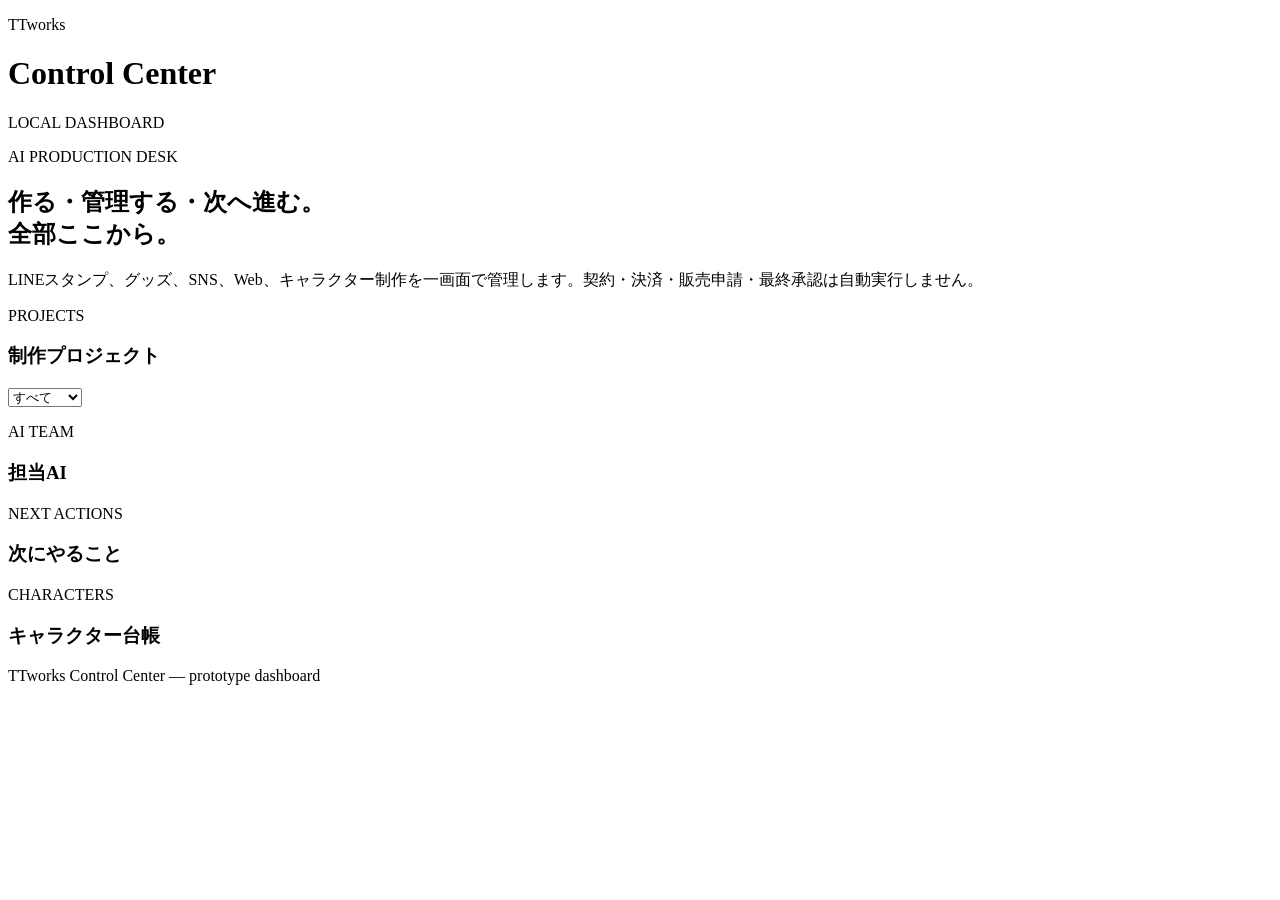
==== dashboard/index.html @ 9cccf7a9 "Add TTworks Control Center dashboard shell" ====
<!doctype html>
<html lang="ja">
<head>
  <meta charset="utf-8">
  <meta name="viewport" content="width=device-width,initial-scale=1">
  <meta name="theme-color" content="#111111">
  <title>TTworks Control Center</title>
  <link rel="stylesheet" href="./styles.css">
</head>
<body>
  <header class="topbar">
    <div>
      <p class="eyebrow">TTworks</p>
      <h1>Control Center</h1>
    </div>
    <span class="status-dot"><i></i> LOCAL DASHBOARD</span>
  </header>

  <main>
    <section class="hero">
      <p class="eyebrow">AI PRODUCTION DESK</p>
      <h2>作る・管理する・次へ進む。<br><span>全部ここから。</span></h2>
      <p class="lead">LINEスタンプ、グッズ、SNS、Web、キャラクター制作を一画面で管理します。契約・決済・販売申請・最終承認は自動実行しません。</p>
    </section>

    <section class="metrics" id="metrics"></section>

    <section class="panel">
      <div class="section-head">
        <div>
          <p class="eyebrow">PROJECTS</p>
          <h3>制作プロジェクト</h3>
        </div>
        <select id="projectFilter" aria-label="プロジェクト絞り込み">
          <option value="all">すべて</option>
          <option value="active">進行中</option>
          <option value="review">確認待ち</option>
          <option value="ready">登録準備</option>
        </select>
      </div>
      <div class="project-grid" id="projectGrid"></div>
    </section>

    <section class="two-col">
      <article class="panel">
        <div class="section-head">
          <div>
            <p class="eyebrow">AI TEAM</p>
            <h3>担当AI</h3>
          </div>
        </div>
        <div id="agents" class="agent-list"></div>
      </article>

      <article class="panel">
        <div class="section-head">
          <div>
            <p class="eyebrow">NEXT ACTIONS</p>
            <h3>次にやること</h3>
          </div>
        </div>
        <div id="nextActions" class="action-list"></div>
      </article>
    </section>

    <section class="panel">
      <div class="section-head">
        <div>
          <p class="eyebrow">CHARACTERS</p>
          <h3>キャラクター台帳</h3>
        </div>
      </div>
      <div class="character-grid" id="characters"></div>
    </section>
  </main>

  <footer>
    <p>TTworks Control Center — prototype dashboard</p>
  </footer>

  <script src="./app.js"></script>
</body>
</html>
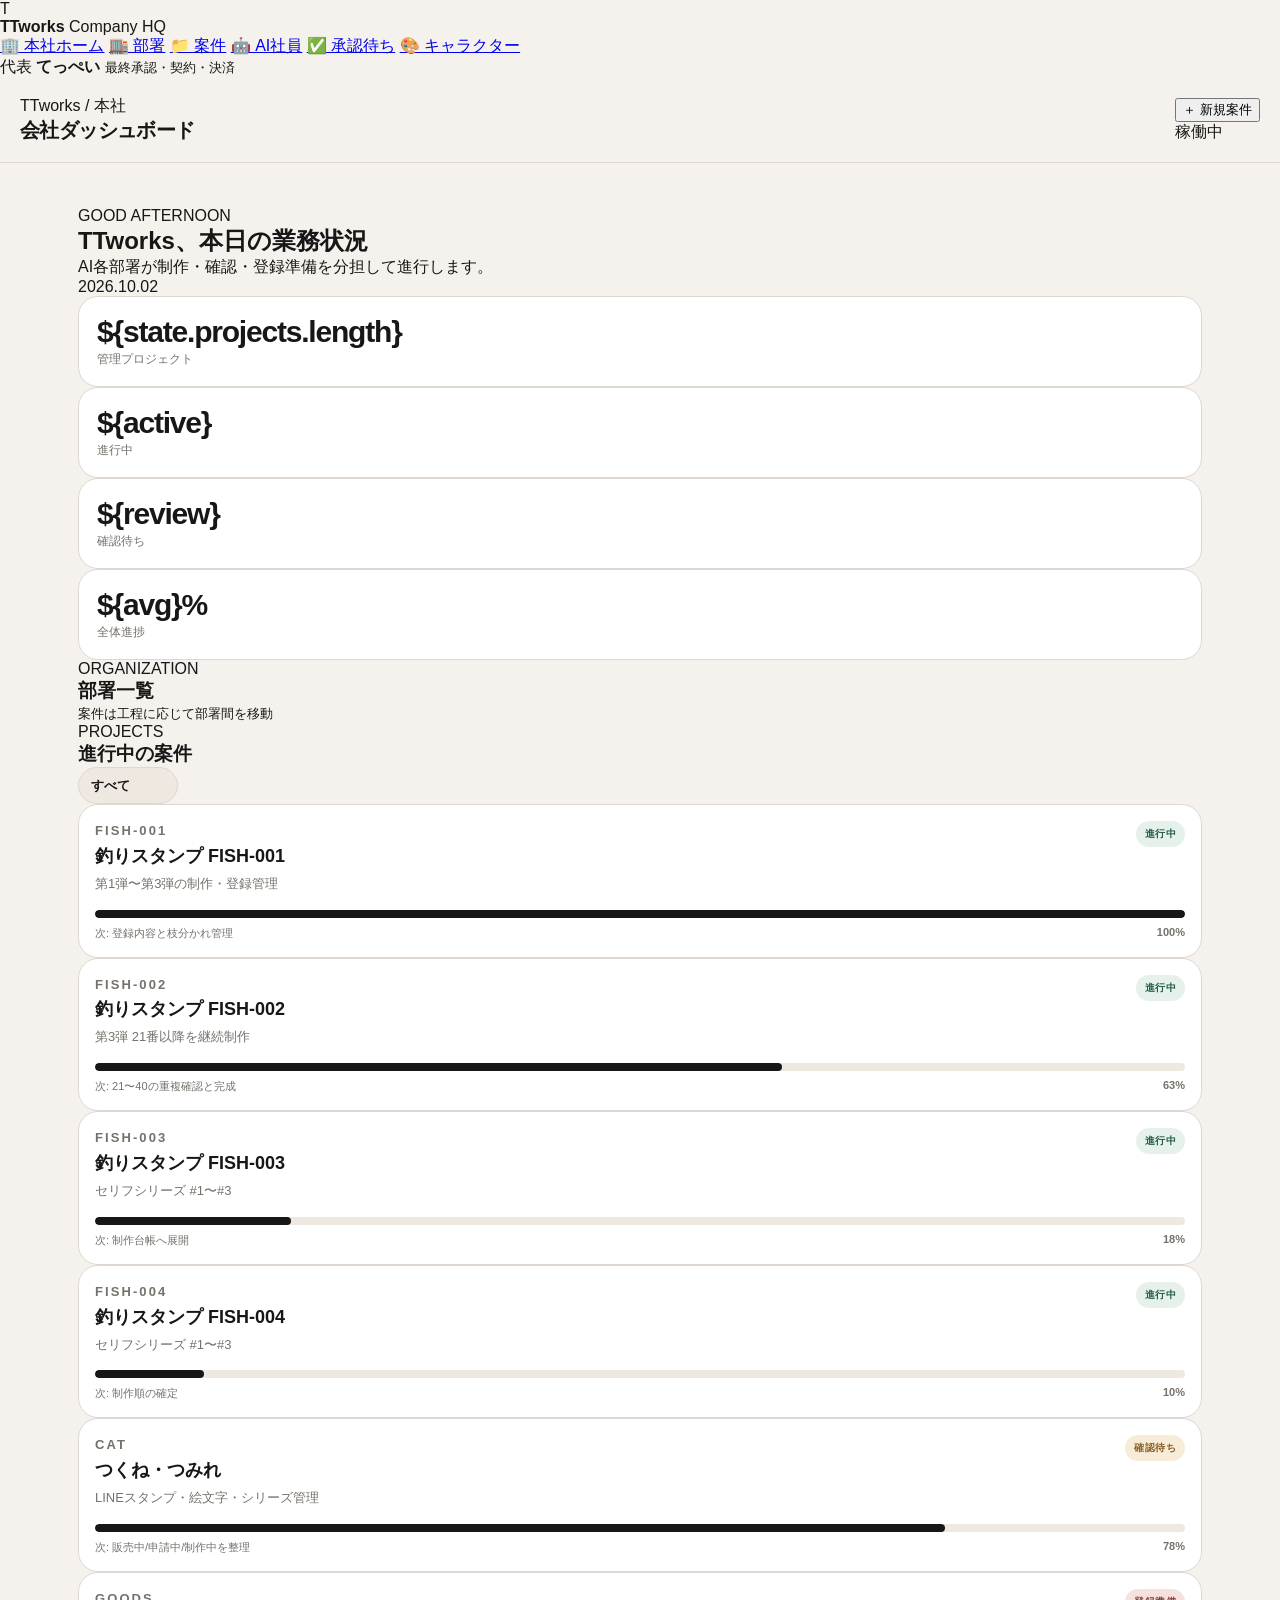
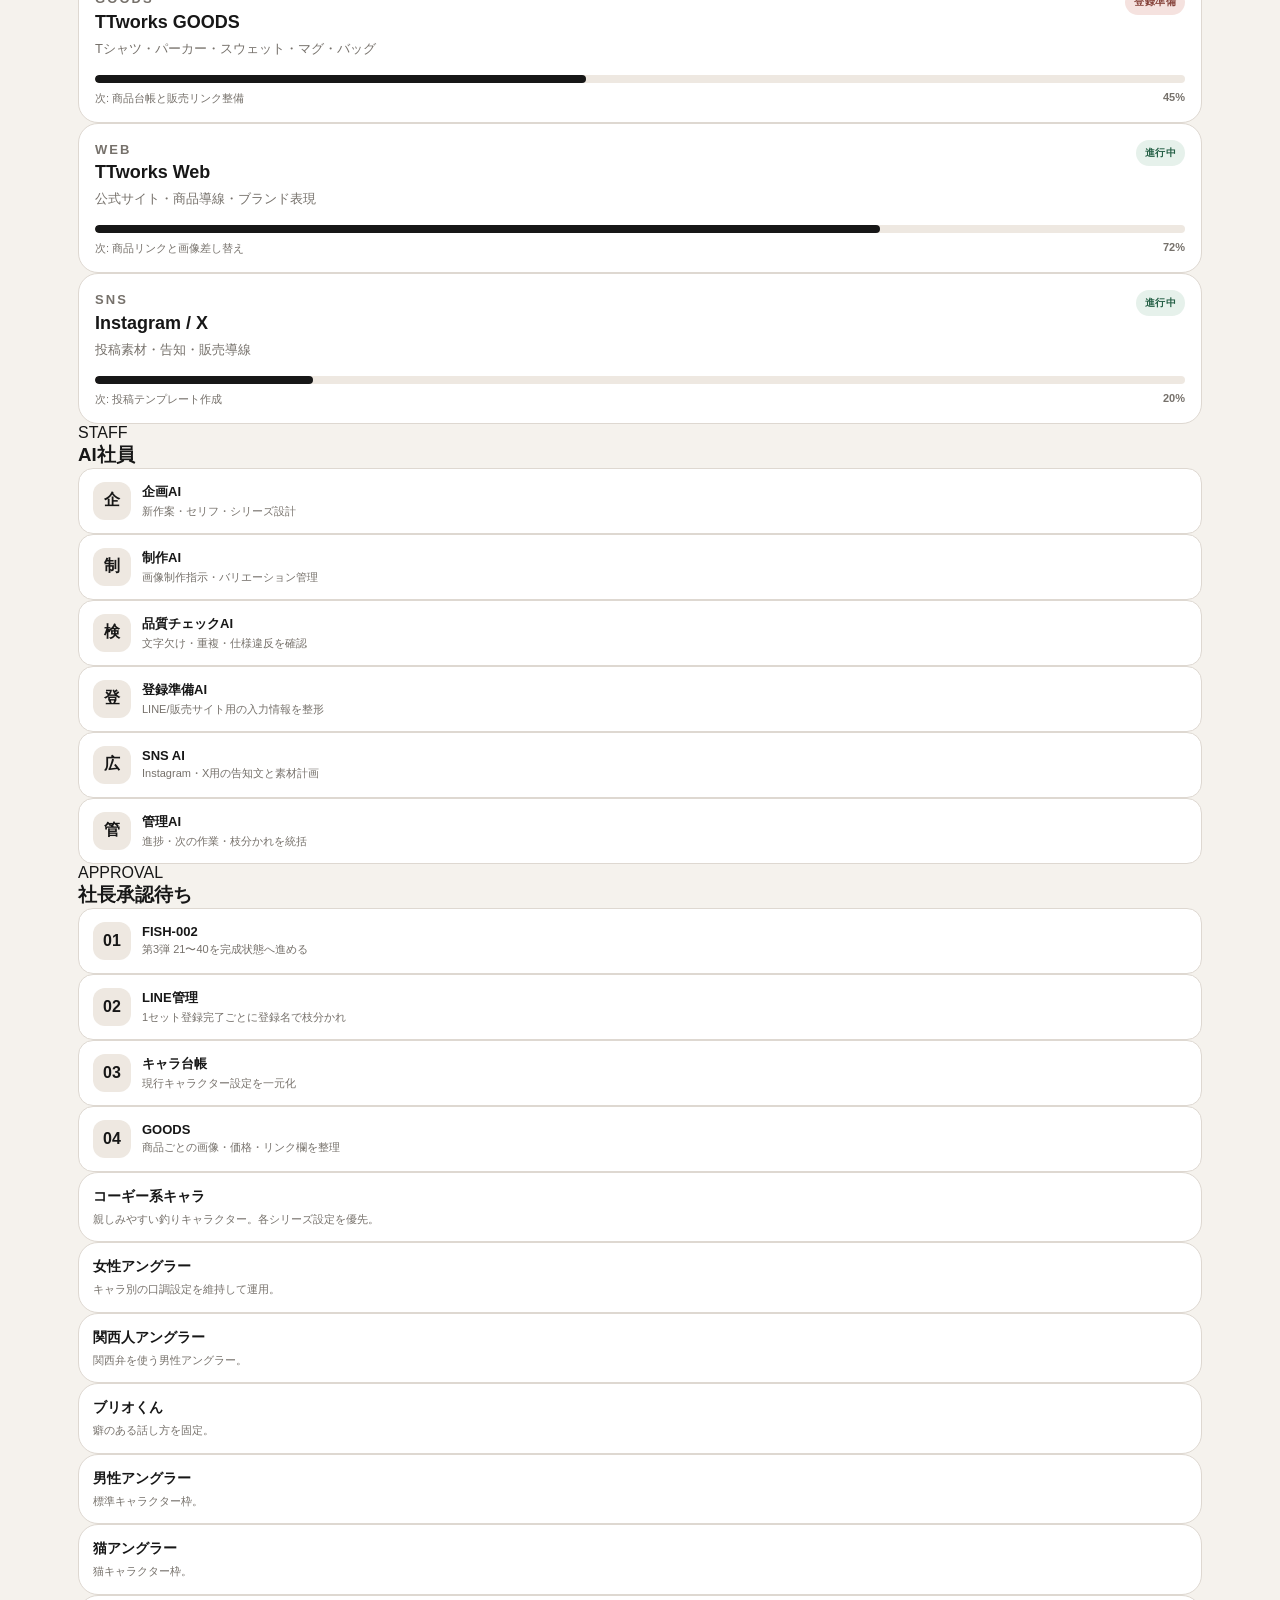
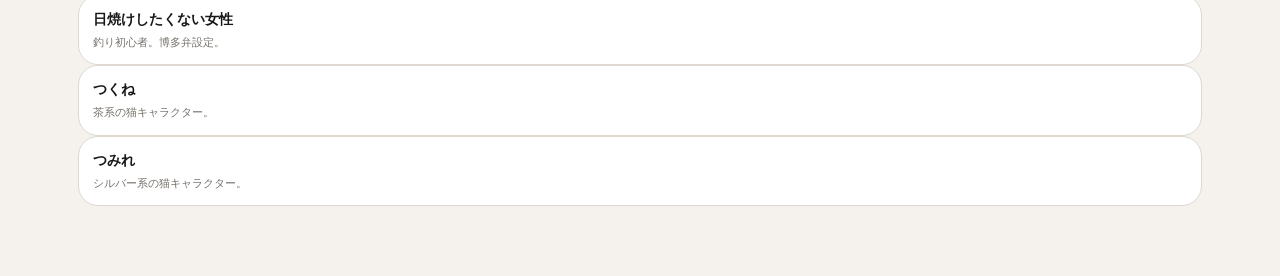
==== commit ac3d6423: "Redesign TTworks dashboard as virtual company HQ" ====
--- a/dashboard/index.html
+++ b/dashboard/index.html
@@ -3,81 +3,107 @@
 <head>
   <meta charset="utf-8">
   <meta name="viewport" content="width=device-width,initial-scale=1">
-  <meta name="theme-color" content="#111111">
-  <title>TTworks Control Center</title>
+  <meta name="theme-color" content="#eef2f7">
+  <title>TTworks Company HQ</title>
   <link rel="stylesheet" href="./styles.css">
 </head>
 <body>
-  <header class="topbar">
-    <div>
-      <p class="eyebrow">TTworks</p>
-      <h1>Control Center</h1>
-    </div>
-    <span class="status-dot"><i></i> LOCAL DASHBOARD</span>
-  </header>
-
-  <main>
-    <section class="hero">
-      <p class="eyebrow">AI PRODUCTION DESK</p>
-      <h2>作る・管理する・次へ進む。<br><span>全部ここから。</span></h2>
-      <p class="lead">LINEスタンプ、グッズ、SNS、Web、キャラクター制作を一画面で管理します。契約・決済・販売申請・最終承認は自動実行しません。</p>
-    </section>
-
-    <section class="metrics" id="metrics"></section>
-
-    <section class="panel">
-      <div class="section-head">
+  <div class="company-shell">
+    <aside class="sidebar">
+      <div class="brand">
+        <div class="logo">T</div>
         <div>
-          <p class="eyebrow">PROJECTS</p>
-          <h3>制作プロジェクト</h3>
-        </div>
-        <select id="projectFilter" aria-label="プロジェクト絞り込み">
-          <option value="all">すべて</option>
-          <option value="active">進行中</option>
-          <option value="review">確認待ち</option>
-          <option value="ready">登録準備</option>
-        </select>
-      </div>
-      <div class="project-grid" id="projectGrid"></div>
-    </section>
-
-    <section class="two-col">
-      <article class="panel">
-        <div class="section-head">
-          <div>
-            <p class="eyebrow">AI TEAM</p>
-            <h3>担当AI</h3>
-          </div>
-        </div>
-        <div id="agents" class="agent-list"></div>
-      </article>
-
-      <article class="panel">
-        <div class="section-head">
-          <div>
-            <p class="eyebrow">NEXT ACTIONS</p>
-            <h3>次にやること</h3>
-          </div>
-        </div>
-        <div id="nextActions" class="action-list"></div>
-      </article>
-    </section>
-
-    <section class="panel">
-      <div class="section-head">
-        <div>
-          <p class="eyebrow">CHARACTERS</p>
-          <h3>キャラクター台帳</h3>
+          <strong>TTworks</strong>
+          <span>Company HQ</span>
         </div>
       </div>
-      <div class="character-grid" id="characters"></div>
-    </section>
-  </main>
 
-  <footer>
-    <p>TTworks Control Center — prototype dashboard</p>
-  </footer>
+      <nav>
+        <a class="active" href="#hq">🏢 本社ホーム</a>
+        <a href="#departments">🏬 部署</a>
+        <a href="#projects">📁 案件</a>
+        <a href="#staff">🤖 AI社員</a>
+        <a href="#approvals">✅ 承認待ち</a>
+        <a href="#characters">🎨 キャラクター</a>
+      </nav>
 
+      <div class="owner-card">
+        <span>代表</span>
+        <strong>てっぺい</strong>
+        <small>最終承認・契約・決済</small>
+      </div>
+    </aside>
+
+    <div class="workspace">
+      <header class="topbar">
+        <div>
+          <span class="crumb">TTworks / 本社</span>
+          <h1>会社ダッシュボード</h1>
+        </div>
+        <div class="top-actions">
+          <button type="button">＋ 新規案件</button>
+          <div class="company-status"><i></i> 稼働中</div>
+        </div>
+      </header>
+
+      <main id="hq">
+        <section class="welcome">
+          <div>
+            <p>GOOD AFTERNOON</p>
+            <h2>TTworks、本日の業務状況</h2>
+            <span>AI各部署が制作・確認・登録準備を分担して進行します。</span>
+          </div>
+          <div class="date-box">2026.10.02</div>
+        </section>
+
+        <section class="kpis" id="metrics"></section>
+
+        <section class="section" id="departments">
+          <div class="section-title">
+            <div><span>ORGANIZATION</span><h3>部署一覧</h3></div>
+            <small>案件は工程に応じて部署間を移動</small>
+          </div>
+          <div class="department-grid" id="departmentsGrid"></div>
+        </section>
+
+        <section class="section" id="projects">
+          <div class="section-title">
+            <div><span>PROJECTS</span><h3>進行中の案件</h3></div>
+            <select id="projectFilter">
+              <option value="all">すべて</option>
+              <option value="active">進行中</option>
+              <option value="review">確認待ち</option>
+              <option value="ready">登録準備</option>
+            </select>
+          </div>
+          <div class="project-table" id="projectGrid"></div>
+        </section>
+
+        <section class="split">
+          <section class="section" id="staff">
+            <div class="section-title">
+              <div><span>STAFF</span><h3>AI社員</h3></div>
+            </div>
+            <div class="staff-list" id="agents"></div>
+          </section>
+
+          <section class="section" id="approvals">
+            <div class="section-title">
+              <div><span>APPROVAL</span><h3>社長承認待ち</h3></div>
+            </div>
+            <div class="approval-list" id="nextActions"></div>
+          </section>
+        </section>
+
+        <section class="section" id="characters">
+          <div class="section-title">
+            <div><span>ASSETS</span><h3>キャラクター資産</h3></div>
+          </div>
+          <div class="character-grid" id="charactersGrid"></div>
+        </section>
+      </main>
+    </div>
+  </div>
   <script src="./app.js"></script>
 </body>
 </html>
--- a/dashboard/styles.css
+++ b/dashboard/styles.css
@@ -0,0 +1,56 @@
+:root{
+  --bg:#f5f2ed;--card:#fff;--ink:#171717;--muted:#76716b;--line:#ded8d1;
+  --accent:#cf4b3f;--soft:#eee8e1;--ok:#2f7d58;--warn:#ad7528;
+}
+*{box-sizing:border-box}
+body{margin:0;background:var(--bg);color:var(--ink);font-family:-apple-system,BlinkMacSystemFont,"Helvetica Neue","Hiragino Sans","Yu Gothic",sans-serif}
+.topbar{position:sticky;top:0;z-index:10;display:flex;justify-content:space-between;align-items:center;padding:18px 20px;background:rgba(245,242,237,.93);backdrop-filter:blur(14px);border-bottom:1px solid var(--line)}
+h1,h2,h3,p{margin:0}
+h1{font-size:20px;letter-spacing:-.03em}
+.eyebrow{font-size:11px;font-weight:800;letter-spacing:.16em;color:var(--muted);text-transform:uppercase}
+.status-dot{font-size:10px;font-weight:800;letter-spacing:.08em;white-space:nowrap}
+.status-dot i{display:inline-block;width:8px;height:8px;margin-right:6px;border-radius:50%;background:var(--ok)}
+main{max-width:1180px;margin:auto;padding:28px 16px 56px}
+.hero{padding:38px 4px 28px}
+.hero h2{font-size:clamp(34px,7vw,72px);line-height:.98;letter-spacing:-.065em;margin:10px 0 18px}
+.hero h2 span{color:var(--accent)}
+.lead{max-width:720px;color:var(--muted);line-height:1.8;font-size:14px}
+.metrics{display:grid;grid-template-columns:repeat(2,1fr);gap:10px;margin:0 0 18px}
+.metric,.panel,.project-card,.agent,.action,.character{background:var(--card);border:1px solid var(--line);border-radius:20px}
+.metric{padding:18px}
+.metric strong{display:block;font-size:30px;letter-spacing:-.04em}
+.metric span{font-size:12px;color:var(--muted)}
+.panel{padding:18px;margin-bottom:14px}
+.section-head{display:flex;align-items:end;justify-content:space-between;gap:12px;margin-bottom:15px}
+.section-head h3{font-size:22px;letter-spacing:-.04em;margin-top:4px}
+select{appearance:none;border:1px solid var(--line);background:var(--soft);padding:10px 34px 10px 12px;border-radius:999px;font-weight:700;color:var(--ink)}
+.project-grid,.character-grid{display:grid;gap:10px}
+.project-card{padding:16px}
+.card-top{display:flex;justify-content:space-between;gap:10px;align-items:start}
+.project-card h4{font-size:18px;margin:2px 0 6px}
+.project-card p{font-size:13px;color:var(--muted);line-height:1.6}
+.badge{display:inline-flex;border-radius:999px;padding:6px 9px;font-size:10px;font-weight:800;letter-spacing:.04em;background:var(--soft)}
+.badge.active{color:#245f45;background:#e6f1eb}
+.badge.review{color:#8a5f24;background:#f7ecd8}
+.badge.ready{color:#87443c;background:#f5e2df}
+.progress{height:8px;background:var(--soft);border-radius:99px;overflow:hidden;margin:15px 0 8px}
+.progress i{display:block;height:100%;background:var(--ink);border-radius:99px}
+.meta{display:flex;justify-content:space-between;font-size:11px;color:var(--muted)}
+.two-col{display:grid;gap:14px}
+.agent-list,.action-list{display:grid;gap:8px}
+.agent,.action{padding:13px 14px;display:flex;gap:11px;align-items:center;border-radius:15px}
+.icon{width:38px;height:38px;display:grid;place-items:center;border-radius:12px;background:var(--soft);font-weight:900}
+.agent strong,.action strong{display:block;font-size:13px}
+.agent span,.action span{display:block;font-size:11px;color:var(--muted);margin-top:3px}
+.character{padding:14px}
+.character strong{font-size:14px}
+.character p{font-size:11px;color:var(--muted);margin-top:5px;line-height:1.5}
+footer{padding:28px 20px 40px;text-align:center;color:var(--muted);font-size:11px}
+@media(min-width:720px){
+  main{padding:44px 28px 70px}
+  .metrics{grid-template-columns:repeat(4,1fr)}
+  .project-grid{grid-template-columns:repeat(2,1fr)}
+  .two-col{grid-template-columns:1fr 1fr}
+  .character-grid{grid-template-columns:repeat(3,1fr)}
+  .panel{padding:24px}
+}
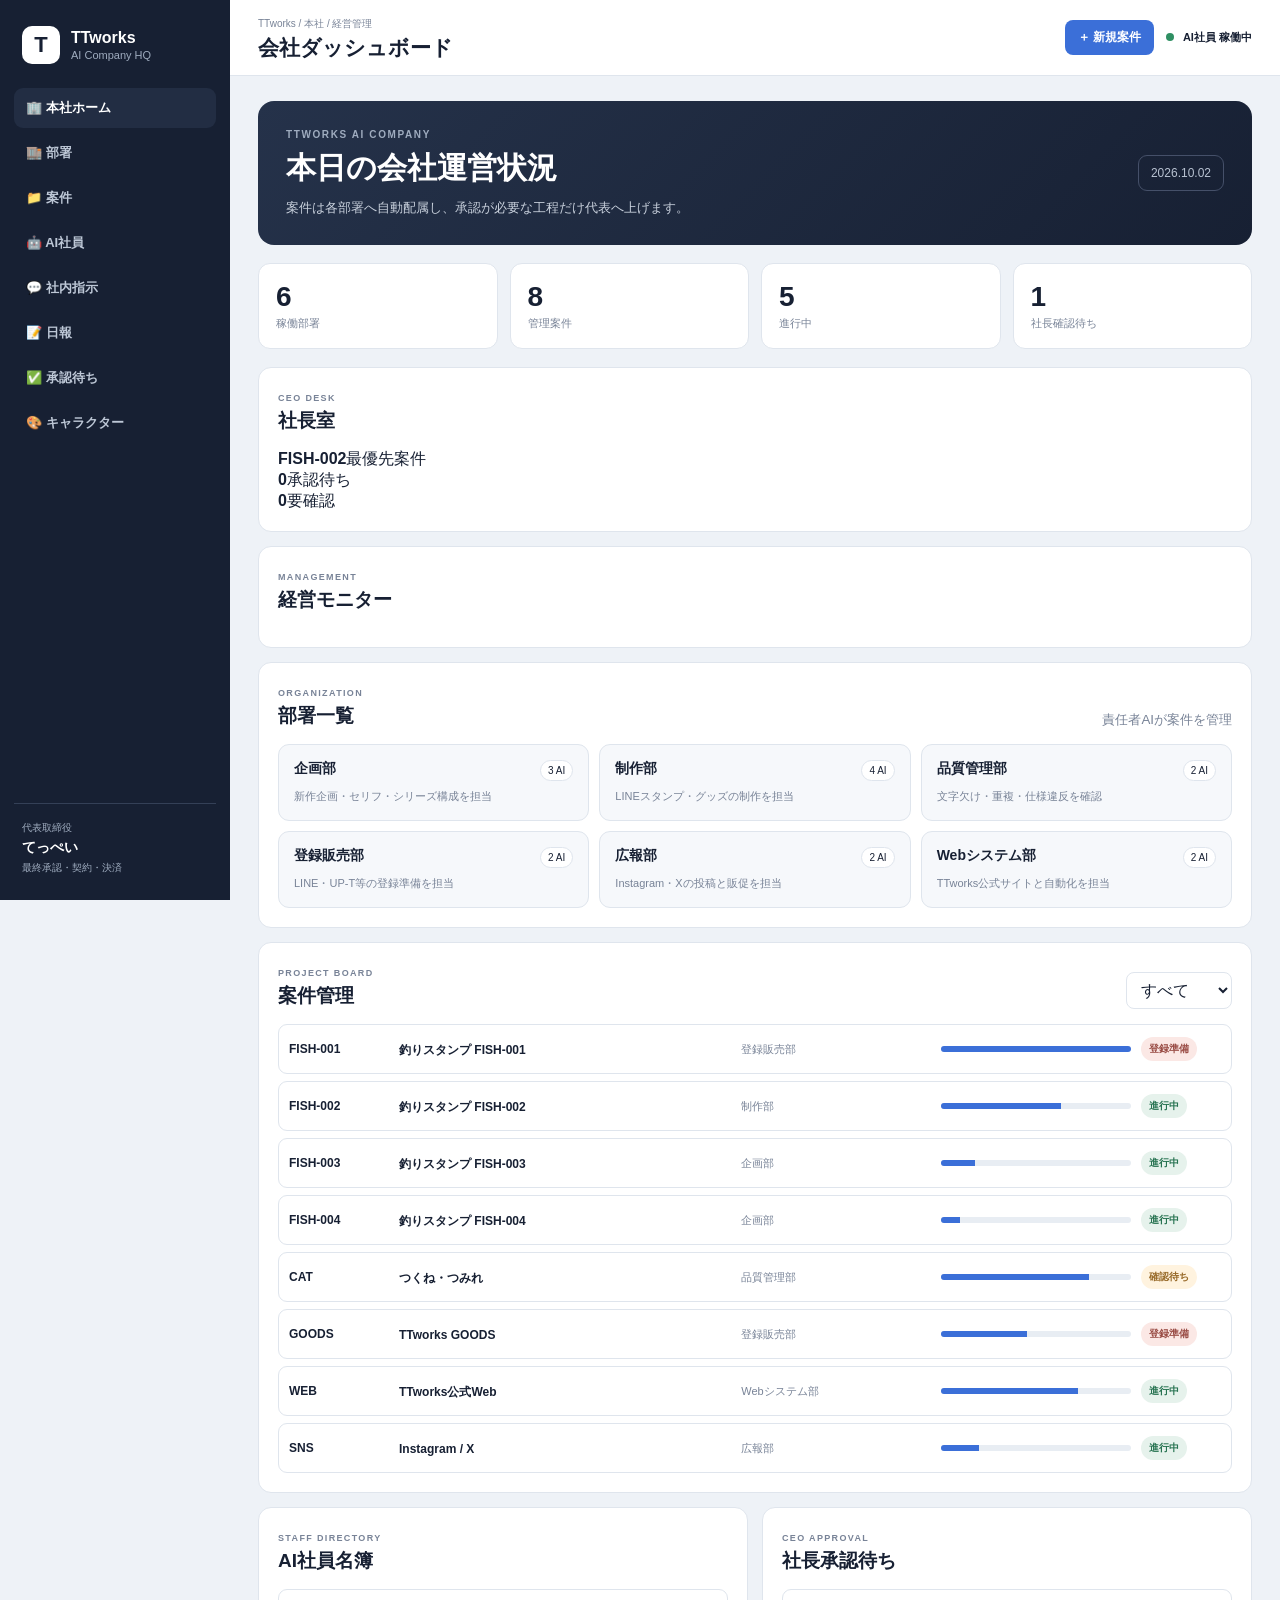
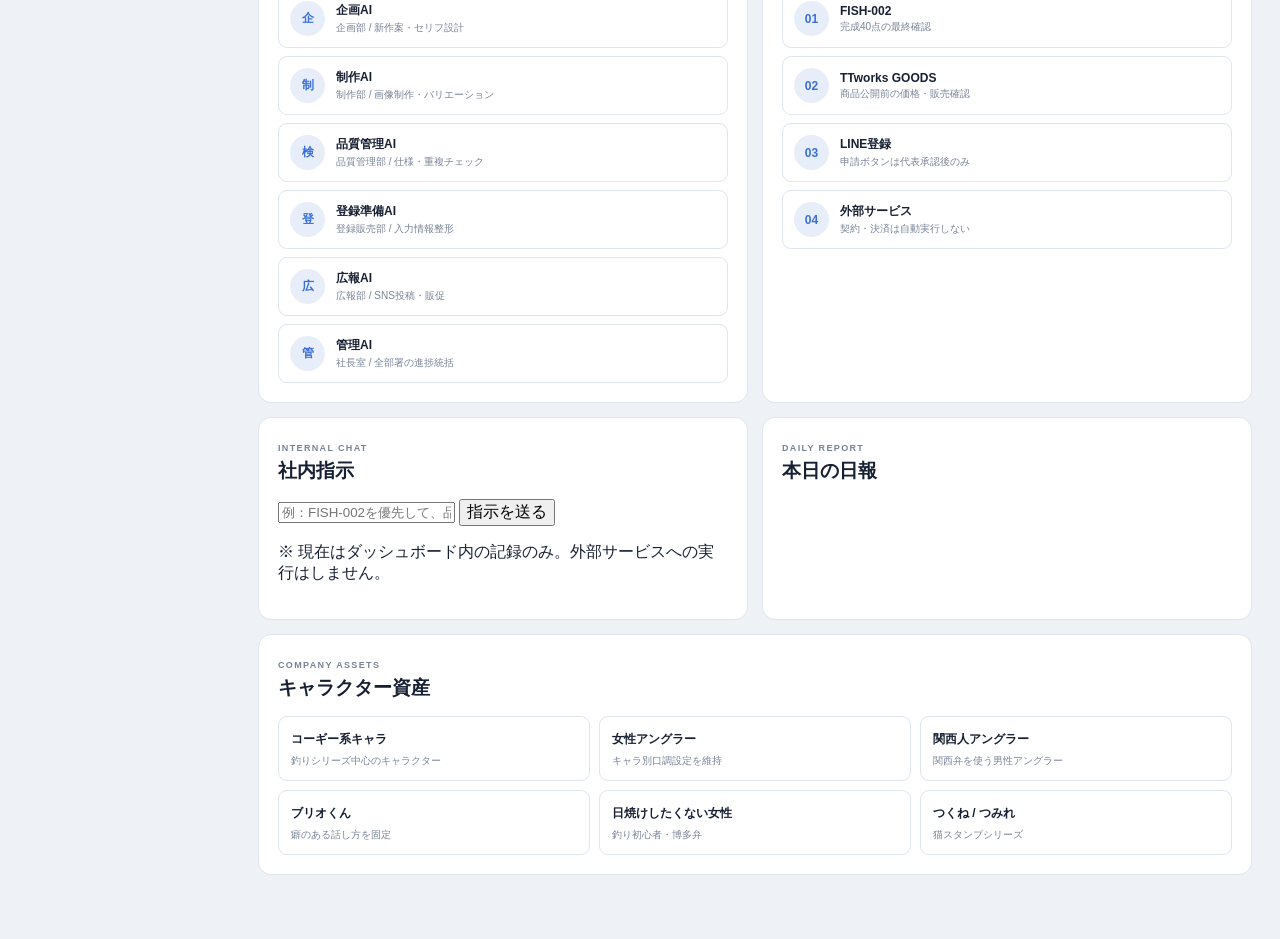
==== commit 310f40d6: "Expand TTworks HQ with company operations" ====
--- a/dashboard/index.html
+++ b/dashboard/index.html
@@ -12,10 +12,7 @@
     <aside class="sidebar">
       <div class="brand">
         <div class="logo">T</div>
-        <div>
-          <strong>TTworks</strong>
-          <span>Company HQ</span>
-        </div>
+        <div><strong>TTworks</strong><span>AI Company HQ</span></div>
       </div>
 
       <nav>
@@ -23,12 +20,14 @@
         <a href="#departments">🏬 部署</a>
         <a href="#projects">📁 案件</a>
         <a href="#staff">🤖 AI社員</a>
+        <a href="#command">💬 社内指示</a>
+        <a href="#reports">📝 日報</a>
         <a href="#approvals">✅ 承認待ち</a>
         <a href="#characters">🎨 キャラクター</a>
       </nav>
 
       <div class="owner-card">
-        <span>代表</span>
+        <span>代表取締役</span>
         <strong>てっぺい</strong>
         <small>最終承認・契約・決済</small>
       </div>
@@ -37,38 +36,58 @@
     <div class="workspace">
       <header class="topbar">
         <div>
-          <span class="crumb">TTworks / 本社</span>
+          <span class="crumb">TTworks / 本社 / 経営管理</span>
           <h1>会社ダッシュボード</h1>
         </div>
         <div class="top-actions">
-          <button type="button">＋ 新規案件</button>
-          <div class="company-status"><i></i> 稼働中</div>
+          <button type="button" id="newProjectBtn">＋ 新規案件</button>
+          <div class="company-status"><i></i> AI社員 稼働中</div>
         </div>
       </header>
 
       <main id="hq">
         <section class="welcome">
           <div>
-            <p>GOOD AFTERNOON</p>
-            <h2>TTworks、本日の業務状況</h2>
-            <span>AI各部署が制作・確認・登録準備を分担して進行します。</span>
+            <p>TTWORKS AI COMPANY</p>
+            <h2>本日の会社運営状況</h2>
+            <span>案件は各部署へ自動配属し、承認が必要な工程だけ代表へ上げます。</span>
           </div>
           <div class="date-box">2026.10.02</div>
         </section>
 
         <section class="kpis" id="metrics"></section>
 
+        <section class="executive-grid">
+          <article class="section executive-card">
+            <div class="section-title">
+              <div><span>CEO DESK</span><h3>社長室</h3></div>
+            </div>
+            <div class="ceo-summary">
+              <div><strong id="ceoPriority">FISH-002</strong><span>最優先案件</span></div>
+              <div><strong id="ceoApprovalCount">0</strong><span>承認待ち</span></div>
+              <div><strong id="ceoRiskCount">0</strong><span>要確認</span></div>
+            </div>
+          </article>
+
+          <article class="section executive-card">
+            <div class="section-title">
+              <div><span>MANAGEMENT</span><h3>経営モニター</h3></div>
+            </div>
+            <div class="management-list" id="managementList"></div>
+          </article>
+        </section>
+
         <section class="section" id="departments">
           <div class="section-title">
             <div><span>ORGANIZATION</span><h3>部署一覧</h3></div>
-            <small>案件は工程に応じて部署間を移動</small>
+            <small>責任者AIが案件を管理</small>
           </div>
           <div class="department-grid" id="departmentsGrid"></div>
         </section>
 
         <section class="section" id="projects">
           <div class="section-title">
-            <div><span>PROJECTS</span><h3>進行中の案件</h3></div>
+            <div><span>PROJECT BOARD</span><h3>案件管理</h3></div>
             <select id="projectFilter">
               <option value="all">すべて</option>
               <option value="active">進行中</option>
@@ -79,25 +98,46 @@
           <div class="project-table" id="projectGrid"></div>
         </section>
 
-        <section class="split">
-          <section class="section" id="staff">
+        <section class="split" id="staff">
+          <section class="section">
             <div class="section-title">
-              <div><span>STAFF</span><h3>AI社員</h3></div>
+              <div><span>STAFF DIRECTORY</span><h3>AI社員名簿</h3></div>
             </div>
             <div class="staff-list" id="agents"></div>
           </section>
 
           <section class="section" id="approvals">
             <div class="section-title">
-              <div><span>APPROVAL</span><h3>社長承認待ち</h3></div>
+              <div><span>CEO APPROVAL</span><h3>社長承認待ち</h3></div>
             </div>
             <div class="approval-list" id="nextActions"></div>
           </section>
         </section>
 
+        <section class="split" id="command">
+          <section class="section">
+            <div class="section-title">
+              <div><span>INTERNAL CHAT</span><h3>社内指示</h3></div>
+            </div>
+            <div class="chat-box" id="chatLog"></div>
+            <form class="chat-input" id="commandForm">
+              <input id="commandInput" type="text" placeholder="例：FISH-002を優先して、品質管理まで進める">
+              <button type="submit">指示を送る</button>
+            </form>
+            <p class="local-note">※ 現在はダッシュボード内の記録のみ。外部サービスへの実行はしません。</p>
+          </section>
+
+          <section class="section" id="reports">
+            <div class="section-title">
+              <div><span>DAILY REPORT</span><h3>本日の日報</h3></div>
+            </div>
+            <div class="report-list" id="reportsList"></div>
+          </section>
+        </section>
+
         <section class="section" id="characters">
           <div class="section-title">
-            <div><span>ASSETS</span><h3>キャラクター資産</h3></div>
+            <div><span>COMPANY ASSETS</span><h3>キャラクター資産</h3></div>
           </div>
           <div class="character-grid" id="charactersGrid"></div>
         </section>
--- a/dashboard/styles.css
+++ b/dashboard/styles.css
@@ -1,56 +1,40 @@
 :root{
-  --bg:#f5f2ed;--card:#fff;--ink:#171717;--muted:#76716b;--line:#ded8d1;
-  --accent:#cf4b3f;--soft:#eee8e1;--ok:#2f7d58;--warn:#ad7528;
+  --bg:#eef2f7;--panel:#fff;--nav:#172033;--nav2:#222d43;--ink:#172033;
+  --muted:#788397;--line:#dfe5ed;--accent:#3b6fd8;--green:#2f8f63;
+  --orange:#c8852f;--red:#c95b52;--soft:#f6f8fb;
 }
 *{box-sizing:border-box}
-body{margin:0;background:var(--bg);color:var(--ink);font-family:-apple-system,BlinkMacSystemFont,"Helvetica Neue","Hiragino Sans","Yu Gothic",sans-serif}
-.topbar{position:sticky;top:0;z-index:10;display:flex;justify-content:space-between;align-items:center;padding:18px 20px;background:rgba(245,242,237,.93);backdrop-filter:blur(14px);border-bottom:1px solid var(--line)}
-h1,h2,h3,p{margin:0}
-h1{font-size:20px;letter-spacing:-.03em}
-.eyebrow{font-size:11px;font-weight:800;letter-spacing:.16em;color:var(--muted);text-transform:uppercase}
-.status-dot{font-size:10px;font-weight:800;letter-spacing:.08em;white-space:nowrap}
-.status-dot i{display:inline-block;width:8px;height:8px;margin-right:6px;border-radius:50%;background:var(--ok)}
-main{max-width:1180px;margin:auto;padding:28px 16px 56px}
-.hero{padding:38px 4px 28px}
-.hero h2{font-size:clamp(34px,7vw,72px);line-height:.98;letter-spacing:-.065em;margin:10px 0 18px}
-.hero h2 span{color:var(--accent)}
-.lead{max-width:720px;color:var(--muted);line-height:1.8;font-size:14px}
-.metrics{display:grid;grid-template-columns:repeat(2,1fr);gap:10px;margin:0 0 18px}
-.metric,.panel,.project-card,.agent,.action,.character{background:var(--card);border:1px solid var(--line);border-radius:20px}
-.metric{padding:18px}
-.metric strong{display:block;font-size:30px;letter-spacing:-.04em}
-.metric span{font-size:12px;color:var(--muted)}
-.panel{padding:18px;margin-bottom:14px}
-.section-head{display:flex;align-items:end;justify-content:space-between;gap:12px;margin-bottom:15px}
-.section-head h3{font-size:22px;letter-spacing:-.04em;margin-top:4px}
-select{appearance:none;border:1px solid var(--line);background:var(--soft);padding:10px 34px 10px 12px;border-radius:999px;font-weight:700;color:var(--ink)}
-.project-grid,.character-grid{display:grid;gap:10px}
-.project-card{padding:16px}
-.card-top{display:flex;justify-content:space-between;gap:10px;align-items:start}
-.project-card h4{font-size:18px;margin:2px 0 6px}
-.project-card p{font-size:13px;color:var(--muted);line-height:1.6}
-.badge{display:inline-flex;border-radius:999px;padding:6px 9px;font-size:10px;font-weight:800;letter-spacing:.04em;background:var(--soft)}
-.badge.active{color:#245f45;background:#e6f1eb}
-.badge.review{color:#8a5f24;background:#f7ecd8}
-.badge.ready{color:#87443c;background:#f5e2df}
-.progress{height:8px;background:var(--soft);border-radius:99px;overflow:hidden;margin:15px 0 8px}
-.progress i{display:block;height:100%;background:var(--ink);border-radius:99px}
-.meta{display:flex;justify-content:space-between;font-size:11px;color:var(--muted)}
-.two-col{display:grid;gap:14px}
-.agent-list,.action-list{display:grid;gap:8px}
-.agent,.action{padding:13px 14px;display:flex;gap:11px;align-items:center;border-radius:15px}
-.icon{width:38px;height:38px;display:grid;place-items:center;border-radius:12px;background:var(--soft);font-weight:900}
-.agent strong,.action strong{display:block;font-size:13px}
-.agent span,.action span{display:block;font-size:11px;color:var(--muted);margin-top:3px}
-.character{padding:14px}
-.character strong{font-size:14px}
-.character p{font-size:11px;color:var(--muted);margin-top:5px;line-height:1.5}
-footer{padding:28px 20px 40px;text-align:center;color:var(--muted);font-size:11px}
-@media(min-width:720px){
-  main{padding:44px 28px 70px}
-  .metrics{grid-template-columns:repeat(4,1fr)}
-  .project-grid{grid-template-columns:repeat(2,1fr)}
-  .two-col{grid-template-columns:1fr 1fr}
-  .character-grid{grid-template-columns:repeat(3,1fr)}
-  .panel{padding:24px}
-}
+html{scroll-behavior:smooth}
+body{margin:0;background:var(--bg);color:var(--ink);font-family:-apple-system,BlinkMacSystemFont,"Segoe UI","Hiragino Sans","Yu Gothic",sans-serif}
+button,select{font:inherit}
+.company-shell{min-height:100vh}
+.sidebar{position:fixed;inset:0 auto 0 0;width:230px;background:var(--nav);color:#fff;padding:22px 14px;display:flex;flex-direction:column;z-index:20}
+.brand{display:flex;align-items:center;gap:11px;padding:4px 8px 24px}
+.logo{width:38px;height:38px;border-radius:10px;background:#fff;color:var(--nav);display:grid;place-items:center;font-weight:900;font-size:22px}
+.brand strong,.brand span{display:block}.brand span{font-size:11px;color:#9facbf;margin-top:2px}
+nav{display:grid;gap:5px}
+nav a{color:#bdc7d6;text-decoration:none;padding:11px 12px;border-radius:9px;font-size:13px;font-weight:650}
+nav a:hover,nav a.active{background:var(--nav2);color:#fff}
+.owner-card{margin-top:auto;border-top:1px solid #344057;padding:17px 8px 3px}
+.owner-card span,.owner-card small{display:block;color:#9facbf;font-size:10px}.owner-card strong{display:block;font-size:14px;margin:4px 0}
+.workspace{margin-left:230px;min-height:100vh}
+.topbar{height:76px;background:#fff;border-bottom:1px solid var(--line);display:flex;align-items:center;justify-content:space-between;padding:0 28px;position:sticky;top:0;z-index:10}
+.crumb{font-size:10px;color:var(--muted)}h1{margin:3px 0 0;font-size:21px}
+.top-actions{display:flex;align-items:center;gap:12px}.top-actions button{border:0;background:var(--accent);color:#fff;padding:9px 13px;border-radius:8px;font-weight:700;font-size:12px}
+.company-status{font-size:11px;font-weight:700}.company-status i{display:inline-block;width:8px;height:8px;border-radius:50%;background:var(--green);margin-right:6px}
+main{padding:25px 28px 50px;max-width:1440px;margin:auto}
+.welcome{background:linear-gradient(135deg,#25324a,#172033);color:#fff;border-radius:16px;padding:28px;display:flex;justify-content:space-between;align-items:center;gap:20px}
+.welcome p{margin:0 0 8px;color:#9facbf;font-size:10px;letter-spacing:.16em;font-weight:800}.welcome h2{margin:0 0 9px;font-size:30px}.welcome span{font-size:13px;color:#c8d0dc}
+.date-box{font-size:12px;color:#b8c2d1;border:1px solid #455069;border-radius:9px;padding:10px 12px}
+.kpis{display:grid;grid-template-columns:repeat(4,1fr);gap:12px;margin:18px 0}
+.metric{background:var(--panel);border:1px solid var(--line);border-radius:12px;padding:17px}.metric strong{display:block;font-size:28px}.metric span{font-size:11px;color:var(--muted)}
+.section{background:var(--panel);border:1px solid var(--line);border-radius:13px;padding:19px;margin-bottom:14px}
+.section-title{display:flex;justify-content:space-between;align-items:end;gap:12px;margin-bottom:15px}.section-title span{font-size:9px;letter-spacing:.15em;color:var(--muted);font-weight:800}.section-title h3{margin:3px 0 0;font-size:19px}.section-title small{color:var(--muted)}
+select{border:1px solid var(--line);background:#fff;border-radius:8px;padding:8px 10px;color:var(--ink)}
+.department-grid{display:grid;grid-template-columns:repeat(3,1fr);gap:10px}.department{background:var(--soft);border:1px solid var(--line);border-radius:11px;padding:15px}.department .head{display:flex;justify-content:space-between;align-items:start}.department b{font-size:14px}.department p{font-size:11px;color:var(--muted);line-height:1.55;margin:7px 0 0}.dept-count{font-size:10px;background:#fff;border:1px solid var(--line);border-radius:99px;padding:4px 7px}
+.project-table{display:grid;gap:7px}.project-row{display:grid;grid-template-columns:100px 1.4fr .8fr .8fr 80px;align-items:center;gap:10px;padding:12px 10px;border:1px solid var(--line);border-radius:9px}.project-row:hover{background:var(--soft)}.project-row strong{font-size:12px}.project-row span{font-size:11px;color:var(--muted)}.status{justify-self:start;padding:5px 8px;border-radius:99px;font-size:10px!important;font-weight:800}.status.active{background:#e6f2ec;color:#277351}.status.review{background:#fff3df;color:#986a29}.status.ready{background:#fbe8e5;color:#9a4d46}
+.mini-progress{height:6px;background:#e8edf3;border-radius:99px;overflow:hidden}.mini-progress i{display:block;height:100%;background:var(--accent)}
+.split{display:grid;grid-template-columns:1fr 1fr;gap:14px}.staff-list,.approval-list{display:grid;gap:8px}.staff,.approval{display:flex;align-items:center;gap:11px;border:1px solid var(--line);border-radius:9px;padding:11px}.avatar{width:35px;height:35px;border-radius:50%;background:#e8eef9;color:var(--accent);display:grid;place-items:center;font-weight:900;font-size:12px}.staff strong,.approval strong{display:block;font-size:12px}.staff span,.approval span{display:block;font-size:10px;color:var(--muted);margin-top:2px}
+.character-grid{display:grid;grid-template-columns:repeat(3,1fr);gap:9px}.character{border:1px solid var(--line);border-radius:9px;padding:12px}.character strong{font-size:12px}.character p{margin:5px 0 0;font-size:10px;color:var(--muted);line-height:1.5}
+@media(max-width:900px){.sidebar{width:76px}.brand>div:last-child,nav a{font-size:0}.brand{justify-content:center;padding-left:0;padding-right:0}.logo{width:40px}.owner-card{display:none}nav a span{font-size:18px}.workspace{margin-left:76px}.department-grid{grid-template-columns:repeat(2,1fr)}.project-row{grid-template-columns:85px 1fr 90px}.project-row .department-name,.project-row .progress-cell{display:none}.split{grid-template-columns:1fr}.character-grid{grid-template-columns:repeat(2,1fr)}}
+@media(max-width:620px){.sidebar{position:fixed;inset:auto 0 0 0;width:auto;height:64px;padding:6px 8px;flex-direction:row}.brand,.owner-card{display:none}.sidebar nav{display:flex;width:100%;justify-content:space-around}.sidebar nav a{font-size:0;padding:8px}.sidebar nav a::first-letter{font-size:20px}.workspace{margin:0 0 64px}.topbar{height:66px;padding:0 14px}.top-actions button{display:none}main{padding:14px}.welcome{padding:20px}.welcome h2{font-size:23px}.welcome .date-box{display:none}.kpis{grid-template-columns:repeat(2,1fr)}.department-grid{grid-template-columns:1fr}.project-row{grid-template-columns:76px 1fr 80px;padding:10px 8px}.character-grid{grid-template-columns:1fr 1fr}}
